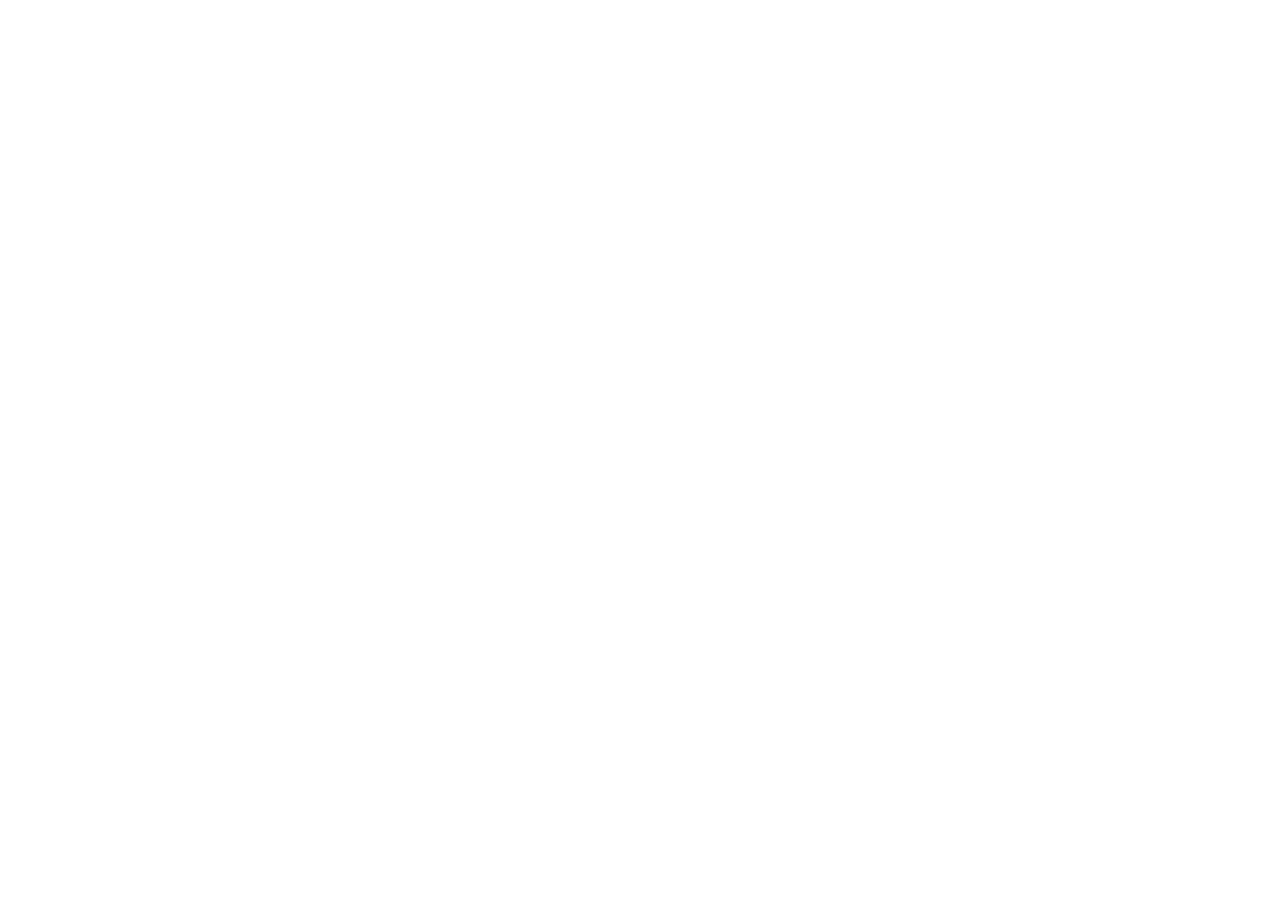
==== 2_Dark-kitchen/index.html @ 3511ee02 "save last changes in javascript of the collections" ====
<!DOCTYPE html>
<html lang="en">
<head>
    <meta charset="UTF-8">
    <meta name="viewport" content="width=device-width, initial-scale=1.0">
    <title>Dark Kitchen</title>
    <link rel= "stylesheet" href= "style.css">
</head>
<body>
    
    <script src="script.js"></script>
</body>
</html>
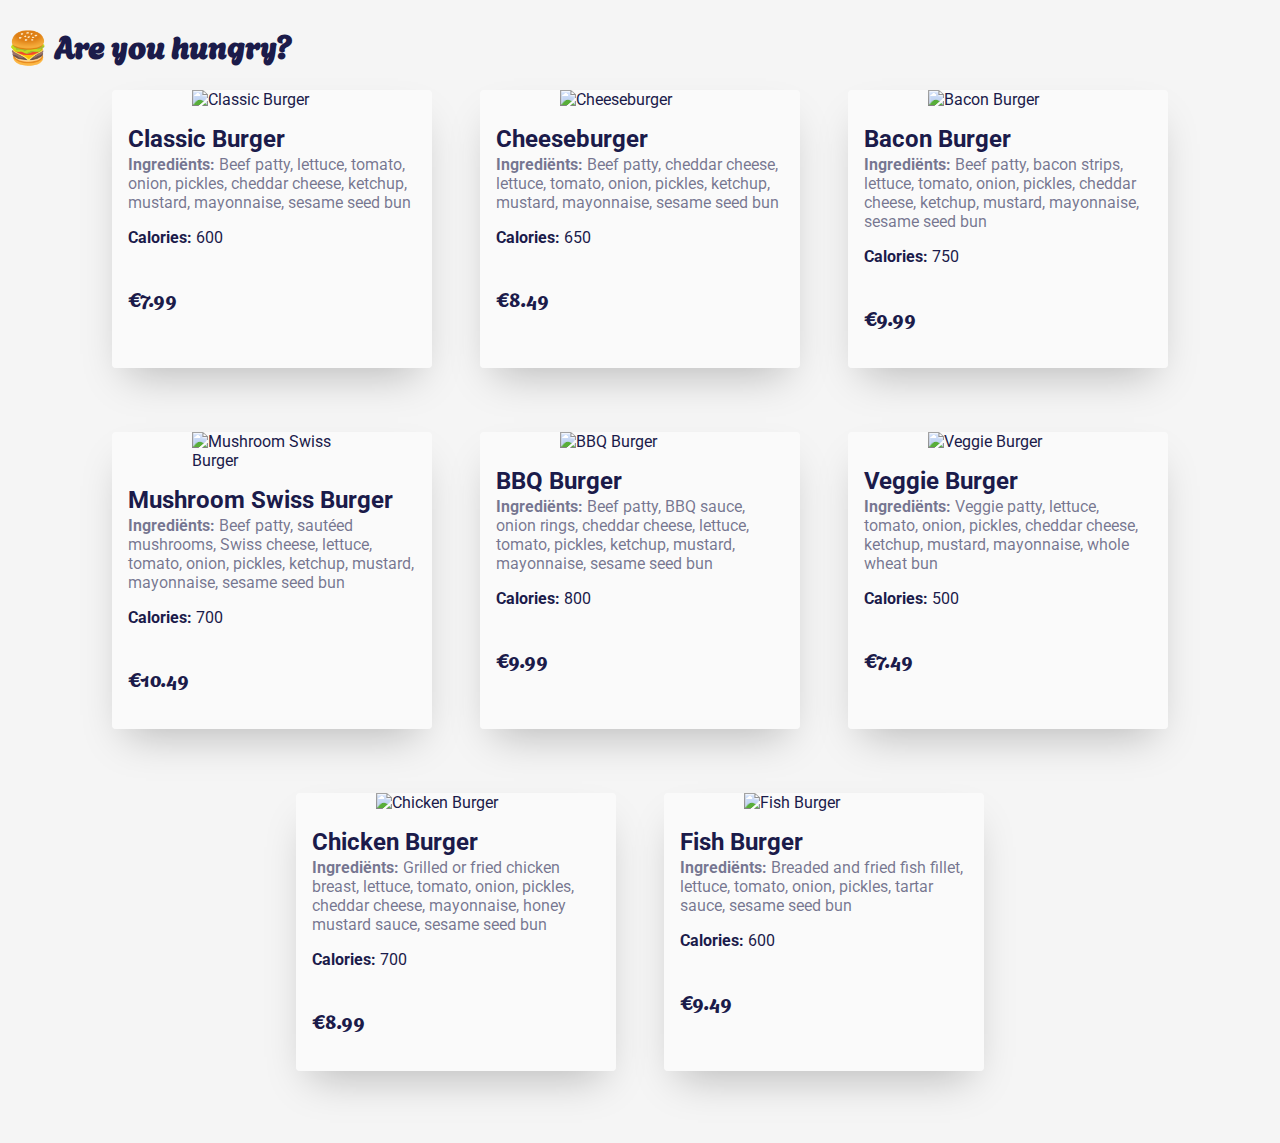
==== commit c7cad208: "add javascript and css to the dark kitchen" ====
--- a/2_Dark-kitchen/index.html
+++ b/2_Dark-kitchen/index.html
@@ -5,9 +5,16 @@
     <meta name="viewport" content="width=device-width, initial-scale=1.0">
     <title>Dark Kitchen</title>
     <link rel= "stylesheet" href= "style.css">
+    <link rel="preconnect" href="https://fonts.googleapis.com">
+<link rel="preconnect" href="https://fonts.gstatic.com" crossorigin>
+<link href="https://fonts.googleapis.com/css2?family=Agbalumo&family=Roboto:ital,wght@0,100;0,300;0,400;0,500;0,700;1,100;1,300;1,400;1,500&display=swap" rel="stylesheet">
 </head>
 <body>
-    
+    <section class="container">
+    <h1>🍔 Are you hungry?</h1>
+        <section class="menu-container">
+        </section>
+    </section>
     <script src="script.js"></script>
 </body>
 </html>--- a/2_Dark-kitchen/style.css
+++ b/2_Dark-kitchen/style.css
@@ -0,0 +1,77 @@
+body {
+     /* The image used */
+    background-color: rgba(245, 245, 245, 0.955);
+    color: rgb(27, 27, 74);
+    font-family: "Roboto", sans-serif;
+}
+
+h1 {
+    font-family: "Agbalumo", sans-serif;
+}
+
+.menu-container {
+    display: flex;
+    flex-direction: row;
+    flex-wrap: wrap;
+    justify-content: center;
+    margin: 0;
+    padding: 0;
+}
+
+.card {
+    background-color: rgba(252, 252, 252, 0.686);
+    border-radius: 0.25rem;
+    box-shadow: 0 20px 40px -14px rgba(0,0,0,0.25);
+    display: flex;
+    flex-direction: column;
+    overflow: hidden;
+    width: 25vw;
+    margin-bottom: 4rem;
+    margin-right: 1.5rem;
+    margin-left: 1.5rem;
+    align-items: center; /* Center child elements vertically within the card */
+    justify-content: space-between; /* Distribute space evenly between child elements */
+}
+
+.card-image {
+    height: auto;
+    max-width: 50%;
+    width: 100%;
+}
+
+.card-info {
+    display: flex;
+    flex-direction: column;
+    flex: 1 1 auto;
+    padding: 1rem;
+    text-align: left;
+    font-size: 16px;
+}
+
+.title {
+    margin: 0;
+    margin-bottom: 2px;
+}
+
+.ingrediënts {
+    color:rgba(27, 27, 74, 0.6);
+    margin: 0;
+}
+
+.price {
+    font-family: "Agbalumo", sans-serif;
+    font-size: 20px;
+}
+
+/* CSS for mobile mode (screens 768px and below) */
+@media (max-width: 1090px) {
+    .card-container{
+        margin: auto;
+        margin-left: 0;
+        margin-right: 0;
+    }
+    .card {
+        width: 100%; /* Cards take full width in mobile mode */
+        margin: 0.2rem;
+    }
+}
